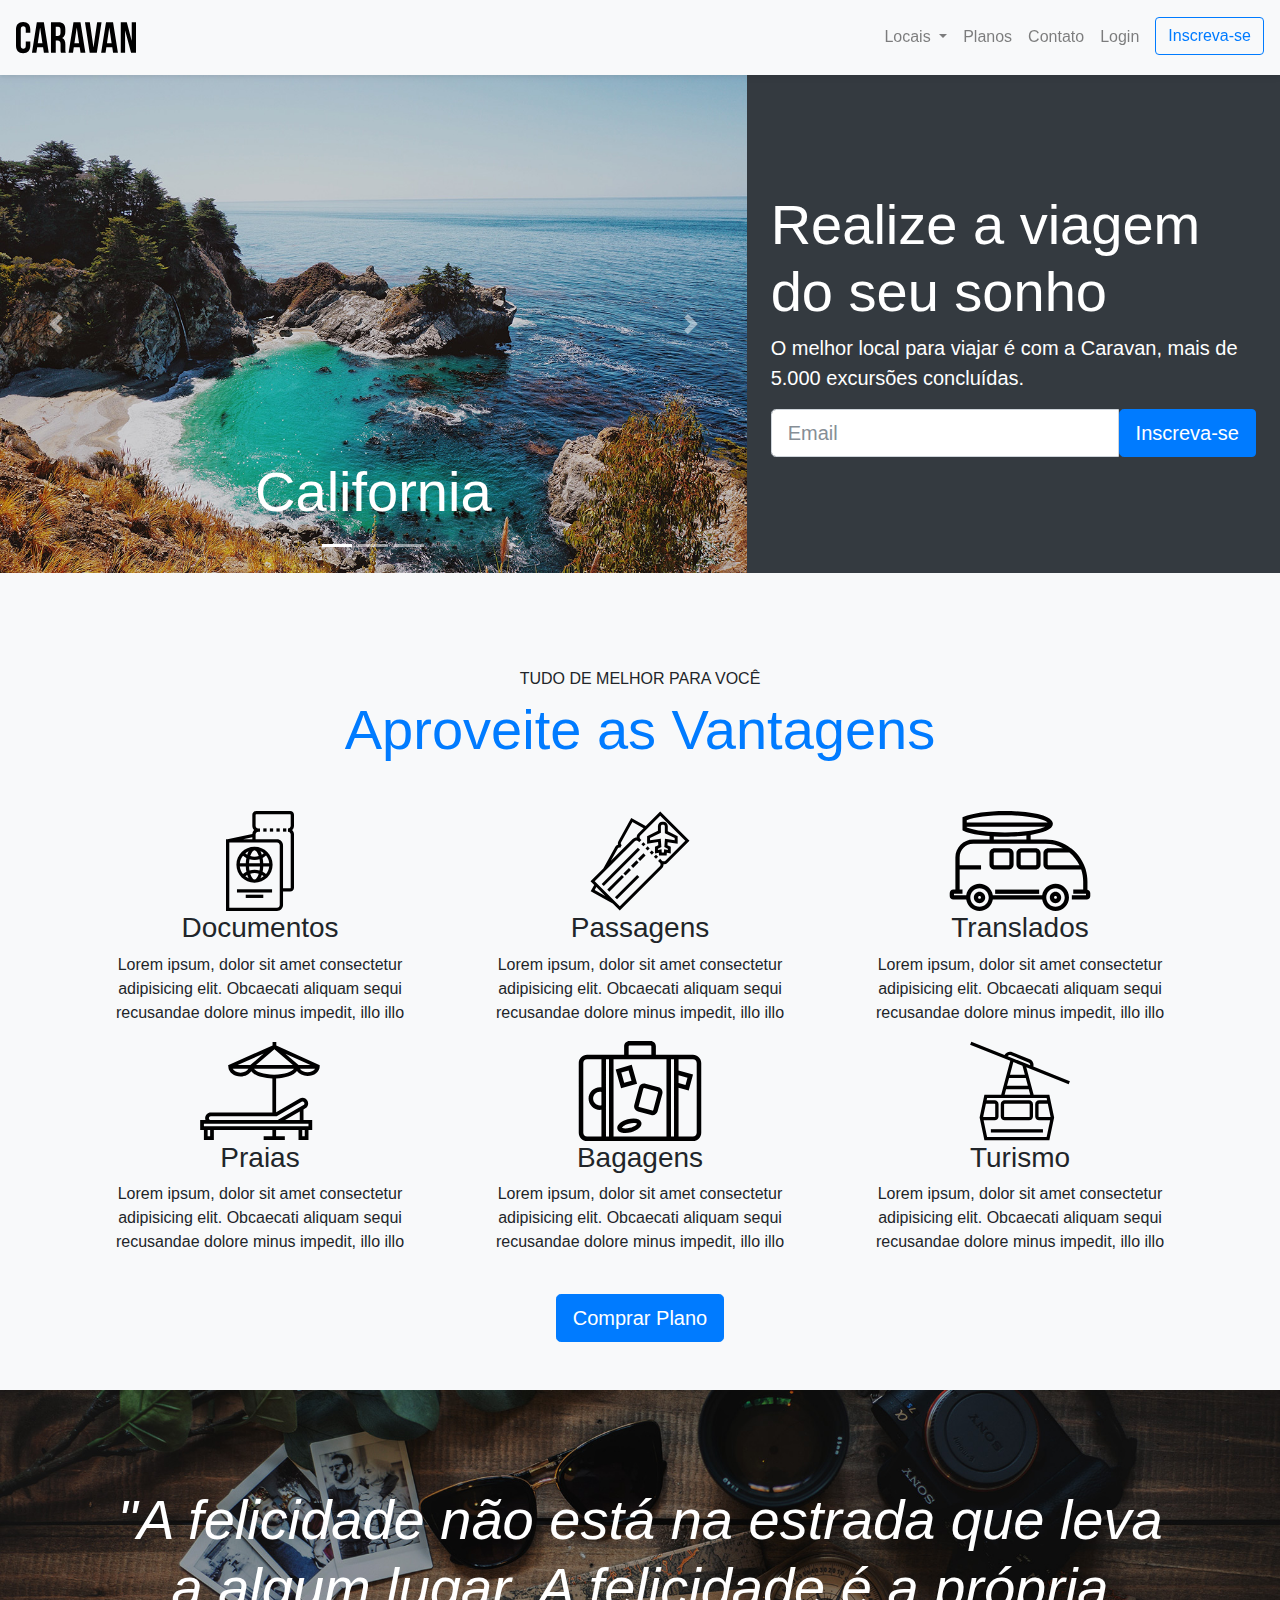
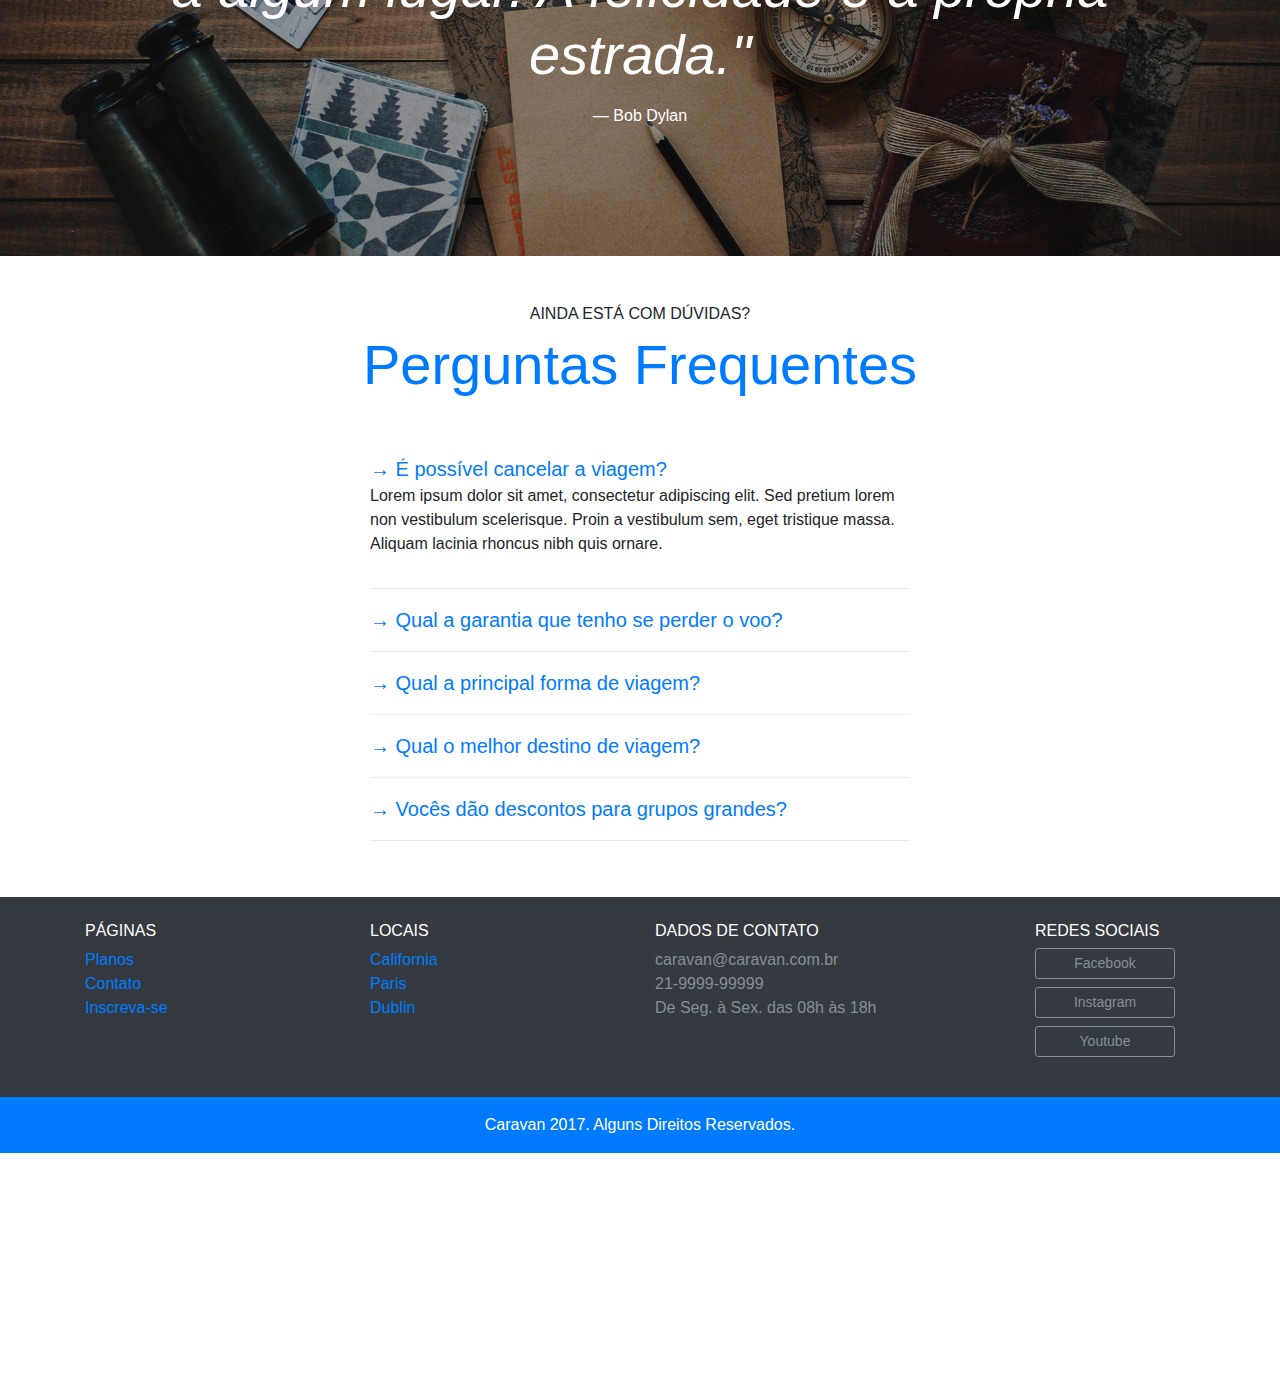
==== index.html @ 4ceb15f2 "create Caravan Project files" ====
<!DOCTYPE html>
<html lang="pt-BR">
<head>
  <meta charset="UTF-8">
  <meta http-equiv="X-UA-Compatible" content="IE=edge">
  <meta name="viewport" content="width=device-width, initial-scale=1.0">
  <link rel="stylesheet" href="css/bootstrap.css">
  <link rel="stylesheet" href="css/style.css">
  <title>Caravan</title>
</head>
  <body>
    <!-- modal -->
    <!-- id modalLogin tem que estar também no botão que será utilizado para abrir o modal -->
    <div class="modal fade" id="modalLogin" tabindex="-1" role="dialog" aria-labelledby="modalLoginTitulo" aria-hidden="true">
      <div class="modal-dialog" role="document">
        <div class="modal-content">
          <div class="modal-header">
            <h5 class="modal-title" id="modalLoginTitulo">Entre na Sua Conta</h5>
            <button type="button" class="close" data-dismiss="modal" aria-label="Close">
              <span aria-hidden="true">&times;</span>
            </button>
          </div>
          <div class="modal-body">           
            <!-- form modal -->
            <form>
              <div class="form-group">
                <label for="loginEmail">Email address</label>
                <input type="email" class="form-control" id="loginEmail" aria-describedby="emailHelp" >
                <!-- mensagem q aparece abaixo do campo de email, uma frase. -->
                <!-- <small id="emailHelp" class="form-text text-muted">We'll never share your email with anyone else.</small> --> 
              </div>
              <div class="form-group">
                <label for="loginSenha">Senha</label>
                <input type="password" class="form-control" id="loginSenha" >
              </div>
              
              <button type="submit" class="btn btn-primary">Entrar na Conta</button>
              <small class="form-text text-muted">Esqueceu a senha? <a href="http://">Clique aqui</a></small>
            </form>
            <!-- fim form modal -->
          </div>          
        </div>
      </div>
    </div>
    <!-- fecha modal -->
    
    <header>

      <nav class="navbar navbar-expand-md navbar-light bg-light fixed-top py-3 box-shadow">
        <a href="index.html" class="navbar-brand">
          <img src="img/caravan.svg" alt="Caravan">
        </a>
        
        <button class="navbar-toggler" type="button" data-toggle="collapse" data-target="#navbarSupportedContent" aria-controls="navbarSupportedContent" aria-expanded="false" aria-label="Abrir Navegação">
          <span class="navbar-toggler-icon"></span>
        </button>
        
        <div class="collapse navbar-collapse" id="navbarSupportedContent">
          <ul class="navbar-nav ml-auto">
            <li class="nav-item dropdown">

              <a class="nav-link dropdown-toggle" href="#" id="navbarDropdown" role="button" data-toggle="dropdown" aria-haspopup="true" aria-expanded="false">Locais                
              </a>
              <div class="dropdown-menu" aria-labelledby="navbarDropdown">
                <a class="dropdown-item" href="local.html">California</a>
                <a class="dropdown-item" href="local.html">Paris</a>                
                <a class="dropdown-item" href="local.html">Dublin</a>
              </div>
            </li>
            <li class="nav-item">
              <a class="nav-link" href="planos.html">Planos</a>
            </li>
            <li class="nav-item">
              <a class="nav-link" href="contato.html">Contato</a>
            </li>
            <li class="nav-item">
              <a class="nav-link" href="#" data-toggle="modal" data-target="#modalLogin" >Login</a>
            </li>
            <li class="nav-item">
              <a class="btn btn-outline-primary ml-md-2" href="inscricao.html">Inscreva-se</a>
            </li>
          </ul>
        </div>
      </nav>

    </header>  
   <!--carrossel e input-->
    <section class="container-fluid"> <!--seguro o slide e o form-->
      <div class="row bg-dark text-white">

        <div class="col-lg-7 p-0"> <!--tem q ter mesma classe para as divs devido ao responsivo, p-0 tira o padding q estava sobrando-->

          <div id="carrosselCidades" class="carousel slide" data-ride="carousel">
            <ol class="carousel-indicators">
              <li data-target="#carrosselCidades" data-slide-to="0" class="active"></li>
              <li data-target="#carrosselCidades" data-slide-to="1"></li>
              <li data-target="#carrosselCidades" data-slide-to="2"></li>
            </ol>
            <div class="carousel-inner">
              <div class="carousel-item active">
                <img class="d-block w-100" src="img/california.jpg" alt="California">
                <div class="carousel-caption">
                  <h3 class="display-4">California</h3>
                </div>
              </div>
              <div class="carousel-item">
                <img class="d-block w-100" src="img/paris.jpg" alt="Paris">
                <div class="carousel-caption">
                  <h3 class="display-4">Paris</h3>
                </div>
              </div>
              <div class="carousel-item">
                <img class="d-block w-100" src="img/dublin.jpg" alt="Dublin">
                <div class="carousel-caption">
                  <h3 class="display-4">Dublin</h3>
                </div>
              </div>
            </div>
            <a class="carousel-control-prev" href="#carrosselCidades" role="button" data-slide="prev">
              <span class="carousel-control-prev-icon" aria-hidden="true"></span>
              <span class="sr-only">Anterior</span>
            </a>
            <a class="carousel-control-next" href="#carrosselCidades" role="button" data-slide="next">
              <span class="carousel-control-next-icon" aria-hidden="true"></span>
              <span class="sr-only">Proximo</span>
            </a>
          </div>

        </div>

        <div class="col-lg-5 p-4 align-self-center" > <!--tem q ter mesma classe para as divs devido ao responsivo-->
          <h1 class="display-4">Realize a viagem do seu sonho</h1>
          <p class="lead">O melhor local para viajar é com a Caravan, mais de 5.000
            excursões concluídas.
          </p>
          <form action="">
            <div class="input-group input-group-lg">
              <input type="text" class="form-control" placeholder="Email"   aria-label="Email">
              <span class="input-group-append">
                <button class="btn btn-primary btn-lg rounded-right" type="button">Inscreva-se</button>
              </span>
            </div>
          </form>
        </div>
      </div>
    </section>
    <!--aproveite as vantagens-->
    <section class="py-5 bg-light">
      <div class="container text-center"> <!--este conteúdo que fica centralizado-->
        <div class="my-5">
          <span class="h6 d-block ">TUDO DE MELHOR PARA VOCÊ</span>
          <h2 class="display-4 text-primary">Aproveite as Vantagens</h2>
        </div>
        <div class="row">
          <div class="col-xl-4 col-md-6">
            <div class="d-flex justify-content-center" style="height: 100px;">
              <img src="img/icones/passaporte.svg" alt="Icone passaporte">
            </div>            
            <h3>Documentos</h3>
            <p>Lorem ipsum, dolor sit amet consectetur adipisicing elit. Obcaecati aliquam sequi recusandae dolore minus impedit,  illo illo</p>
          </div>
          <div class="col-xl-4 col-md-6">
            <div class="d-flex justify-content-center" style="height: 100px;">
              <img src="img/icones/passagens.svg" alt="Icone passagens">
            </div>
            <h3>Passagens</h3>
            <p>Lorem ipsum, dolor sit amet consectetur adipisicing elit. Obcaecati aliquam sequi recusandae dolore minus impedit,  illo illo</p>
          </div>
          <div class="col-xl-4 col-md-6">
            <div class="d-flex justify-content-center" style="height: 100px;">
              <img src="img/icones/translado.svg" alt="Icone translado">
            </div>
            <h3>Translados</h3>
            <p>Lorem ipsum, dolor sit amet consectetur adipisicing elit. Obcaecati aliquam sequi recusandae dolore minus impedit,  illo illo</p>
          </div>
          <div class="col-xl-4 col-md-6">
            <div class="d-flex justify-content-center" style="height: 100px;">
              <img src="img/icones/praias.svg" alt="Icone praias">
            </div>            
            <h3>Praias</h3>
            <p>Lorem ipsum, dolor sit amet consectetur adipisicing elit. Obcaecati aliquam sequi recusandae dolore minus impedit,  illo illo</p>
          </div>
          <div class="col-xl-4 col-md-6">
            <div class="d-flex justify-content-center" style="height: 100px;">
              <img src="img/icones/bagagens.svg" alt="Icone bagagens">
            </div>
            <h3>Bagagens</h3>
            <p>Lorem ipsum, dolor sit amet consectetur adipisicing elit. Obcaecati aliquam sequi recusandae dolore minus impedit,  illo illo</p>
          </div>
          <div class="col-xl-4 col-md-6">
            <div class="d-flex justify-content-center" style="height: 100px;">
              <img src="img/icones/turismo.svg" alt="Icone turismo">
            </div>
            <h3>Turismo</h3>
            <p>Lorem ipsum, dolor sit amet consectetur adipisicing elit. Obcaecati aliquam sequi recusandae dolore minus impedit,  illo illo</p>
          </div>
          
        </div>       
          <a href="planos.html" class="btn btn-primary btn-lg mt-4">Comprar Plano</a>
      </div>
    </section>

    <section id="home-quote" class="p-md-5">
      <blockquote class=" blockquote text-center text-white p-md-5 p-3">
        <p class="display-4">
          <em>"A felicidade não está na estrada que leva a algum lugar. A felicidade é a própria estrada."</em>
          <footer class="blockquote-footer text-white">Bob Dylan</footer>
        </p>
      </blockquote>      
    </section>

    <section class="container">
      <div class="my-5 text-center">
        <span class="h6 d-block ">AINDA ESTÁ COM DÚVIDAS?</span>
        <h2 class="display-4 text-primary">Perguntas Frequentes</h2>
      </div>
      <div class="row justify-content-center">
        <div class="col-md-6" id="perguntasFrequentes">
          <div class="pergunta py-2">
            <a class="lead" data-toggle="collapse" href="#pergunta1" aria-expanded="true" aria-controls="pergunta1">→ É possível cancelar a viagem?</a>
            <div id="pergunta1" class="collapse show" data-parent="#perguntasFrequentes" role="tabpanel">
              <p>Lorem ipsum dolor sit amet, consectetur adipiscing elit. Sed pretium lorem non vestibulum scelerisque. Proin a vestibulum sem, eget tristique massa. Aliquam lacinia rhoncus nibh quis ornare.</p>
            </div>
          </div>
          <div class="dropdown-divider"></div>
          <div class="pergunta py-2">
            <a class="lead" data-toggle="collapse" href="#pergunta2" aria-expanded="true" aria-controls="pergunta2">→ Qual a garantia que tenho se perder o voo?</a>
            <div id="pergunta2" class="collapse" data-parent="#perguntasFrequentes" role="tabpanel">
              <p>Lorem ipsum dolor sit amet, consectetur adipiscing elit. Sed pretium lorem non vestibulum scelerisque. Proin a vestibulum sem, eget tristique massa. Aliquam lacinia rhoncus nibh quis ornare.</p>
            </div>
          </div>
          <div class="dropdown-divider"></div>
          <div class="pergunta py-2">
            <a class="lead" data-toggle="collapse" href="#pergunta3" aria-expanded="true" aria-controls="pergunta3">→ Qual a principal forma de viagem?</a>
            <div id="pergunta3" class="collapse" data-parent="#perguntasFrequentes" role="tabpanel">
              <p>Lorem ipsum dolor sit amet, consectetur adipiscing elit. Sed pretium lorem non vestibulum scelerisque. Proin a vestibulum sem, eget tristique massa. Aliquam lacinia rhoncus nibh quis ornare.</p>
            </div>
          </div>
          <div class="dropdown-divider"></div>
          <div class="pergunta py-2">
            <a class="lead" data-toggle="collapse" href="#pergunta4" aria-expanded="true" aria-controls="pergunta4">→ Qual o melhor destino de viagem?</a>
            <div id="pergunta4" class="collapse" data-parent="#perguntasFrequentes" role="tabpanel">
              <p>Lorem ipsum dolor sit amet, consectetur adipiscing elit. Sed pretium lorem non vestibulum scelerisque. Proin a vestibulum sem, eget tristique massa. Aliquam lacinia rhoncus nibh quis ornare.</p>
            </div>
          </div>
          <div class="dropdown-divider"></div>
          <div class="pergunta py-2">
            <a class="lead" data-toggle="collapse" href="#pergunta5" aria-expanded="true" aria-controls="pergunta5">→ Vocês dão descontos para grupos grandes?</a>
            <div id="pergunta5" class="collapse" data-parent="#perguntasFrequentes" role="tabpanel">
              <p>Lorem ipsum dolor sit amet, consectetur adipiscing elit. Sed pretium lorem non vestibulum scelerisque. Proin a vestibulum sem, eget tristique massa. Aliquam lacinia rhoncus nibh quis ornare.</p>
            </div>
          </div>
          <div class="dropdown-divider"></div>
        </div>
      </div>
    </section>

    <footer class="bg-dark text-white mt-5">
      <div class="container py-4">
        <div class="row">
          <div class="col-md-3 col-6">
            <h4 class="h6">PÁGINAS</h4>
            <ul class="list-unstyled" >
              <li><a href="planos.html">Planos</a></li>
              <li><a href="contato.html">Contato</a></li>
              <li><a href="inscricao.html">Inscreva-se</a></li>              
            </ul>
          </div>
          <div class="col-md-3 col-6">
            <h4 class="h6">LOCAIS</h4>
            <ul class="list-unstyled" >
              <li><a href="local.html">California</a></li>
              <li><a href="local.html">Paris</a></li>
              <li><a href="local.html">Dublin</a></li>              
            </ul>
          </div>
          <div class="col-md-4">
            <h4 class="h6">DADOS DE CONTATO</h4>
            <ul class="list-unstyled text-secondary">
              <li>caravan@caravan.com.br</li>
              <li>21-9999-99999</li>
              <li>De Seg. à Sex. das 08h às 18h</li>
            </ul>
          </div>
          <div class="col-md-2">
            <h4 class="h6">REDES SOCIAIS</h4>
            <ul class="list-unstyled">
              <li><a style="max-width: 140px"  href="#" class="btn btn-outline-secondary btn-sm mb-2 btn-block">Facebook</a></li>
              <li><a style="max-width: 140px"  href="#" class="btn btn-outline-secondary btn-sm  mb-2 btn-block">Instagram</a></li>
              <li><a style="max-width: 140px" href="#" class="btn btn-outline-secondary btn-sm  mb-2 btn-block">Youtube</a></li>
            </ul>
          </div>
        </div>
      </div>
      <div class="bg-primary text-center py-3">
        <p class="mb-0">Caravan 2017. Alguns Direitos Reservados.</p>
      </div>
    </footer>
    
    <script type="text/javascript" src="js/jquery-3.2.1.slim.min.js"></script>
    <script type="text/javascript" src="js/popper.min.js"></script>
    <script type="text/javascript" src="js/bootstrap.js"></script>
  </body>
</html>
---- css/style.css ----
body{
    height: 3000px;
    padding-top: 75px;
}

.box-shadow{
    box-shadow: 0 2px 4px 0 rgba( 0,0,0,.05),
                0 2px 8px 0 rgba( 0,0,0,.05);
}

#home-quote{
    background: url('../img/bg-quote.jpg') center center;
    background-size: cover;
}

@media (max-width: 767px){ /*media 1px a menos do que a do media query*/
    #home-quote .display-4{ /*aplica a classe display-4 q esta dentro do ID home-quote*/
        font-size: 2.5rem;
    }

    /*tirar menu fixo no mobile*/ 
    body{
        padding: 0px;
    }
    .fixed-top{
        position: relative;
    }
}

.lista-plano li + li { /*seleciona todo li que vem após de outro li*/
    border-top: 1px solid rgba(0,0,0,.2);
}

.lista-plano li{
    padding: 1rem;    
}
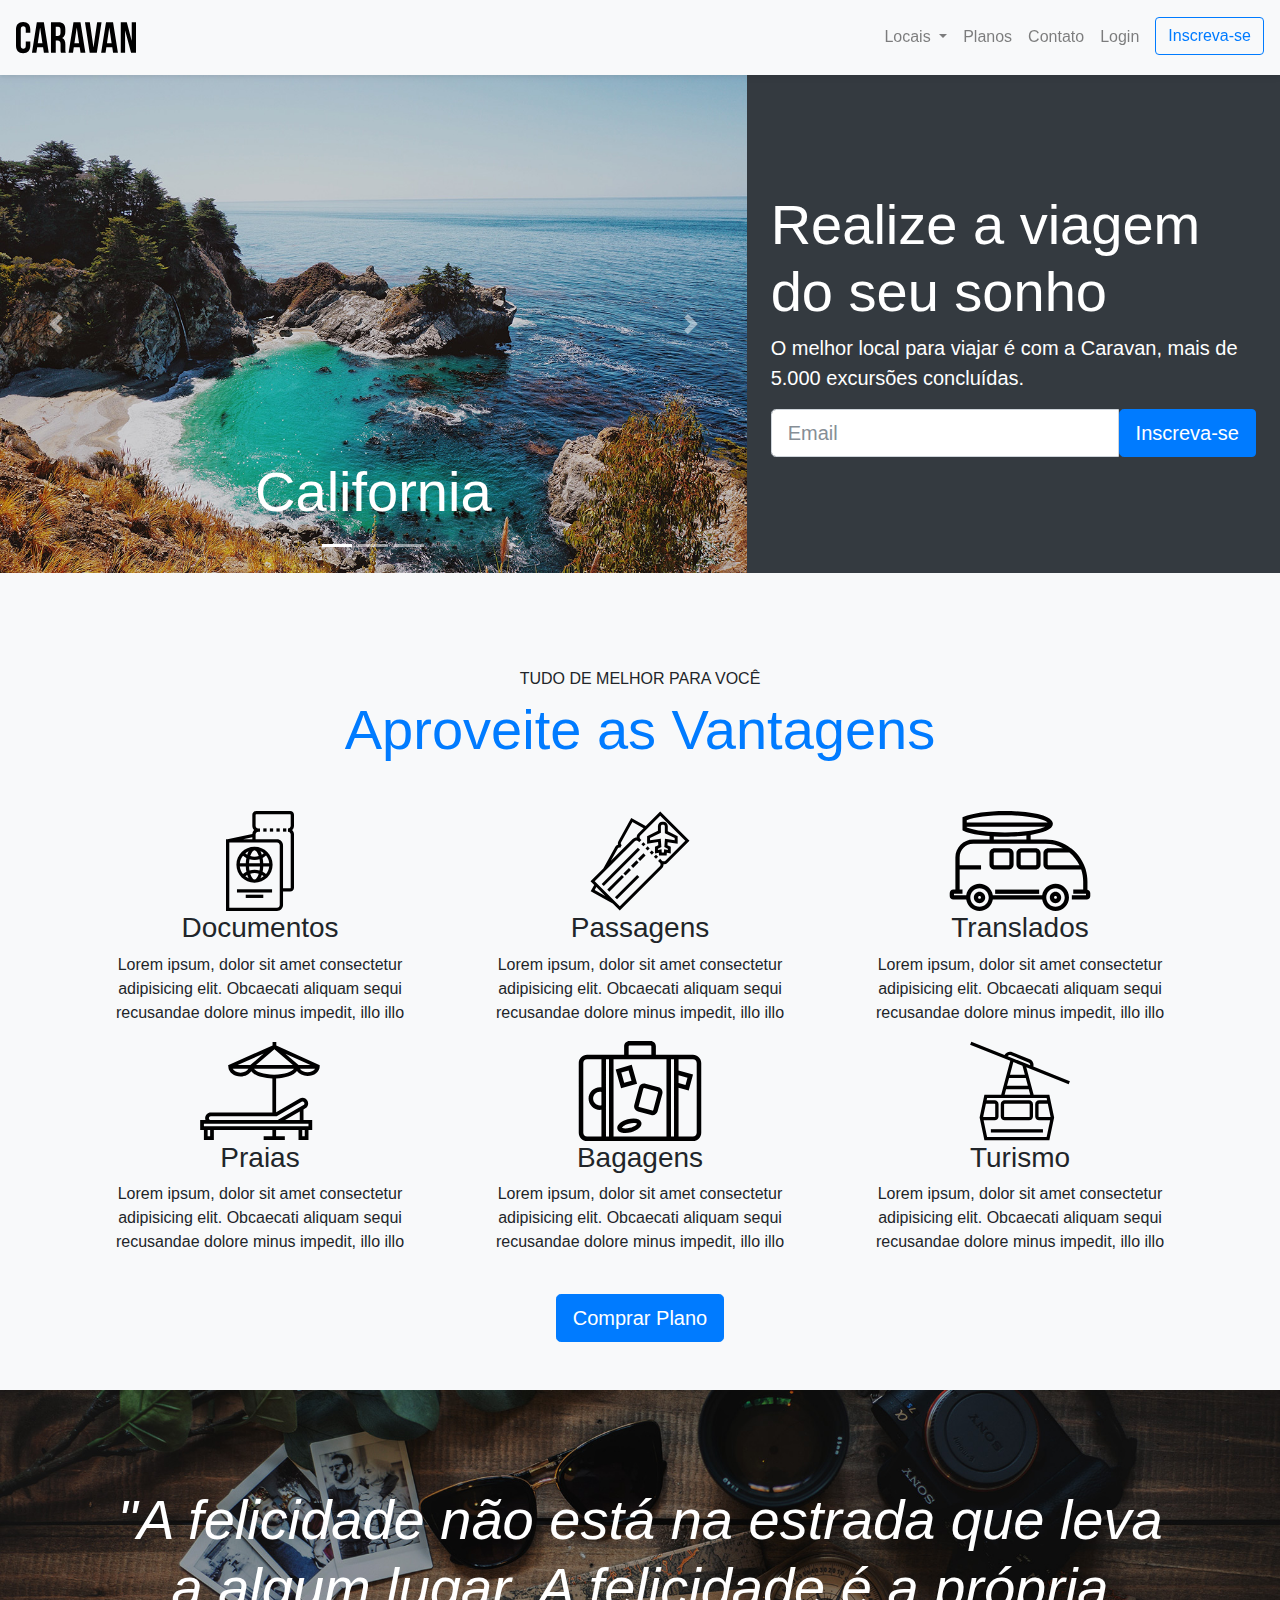
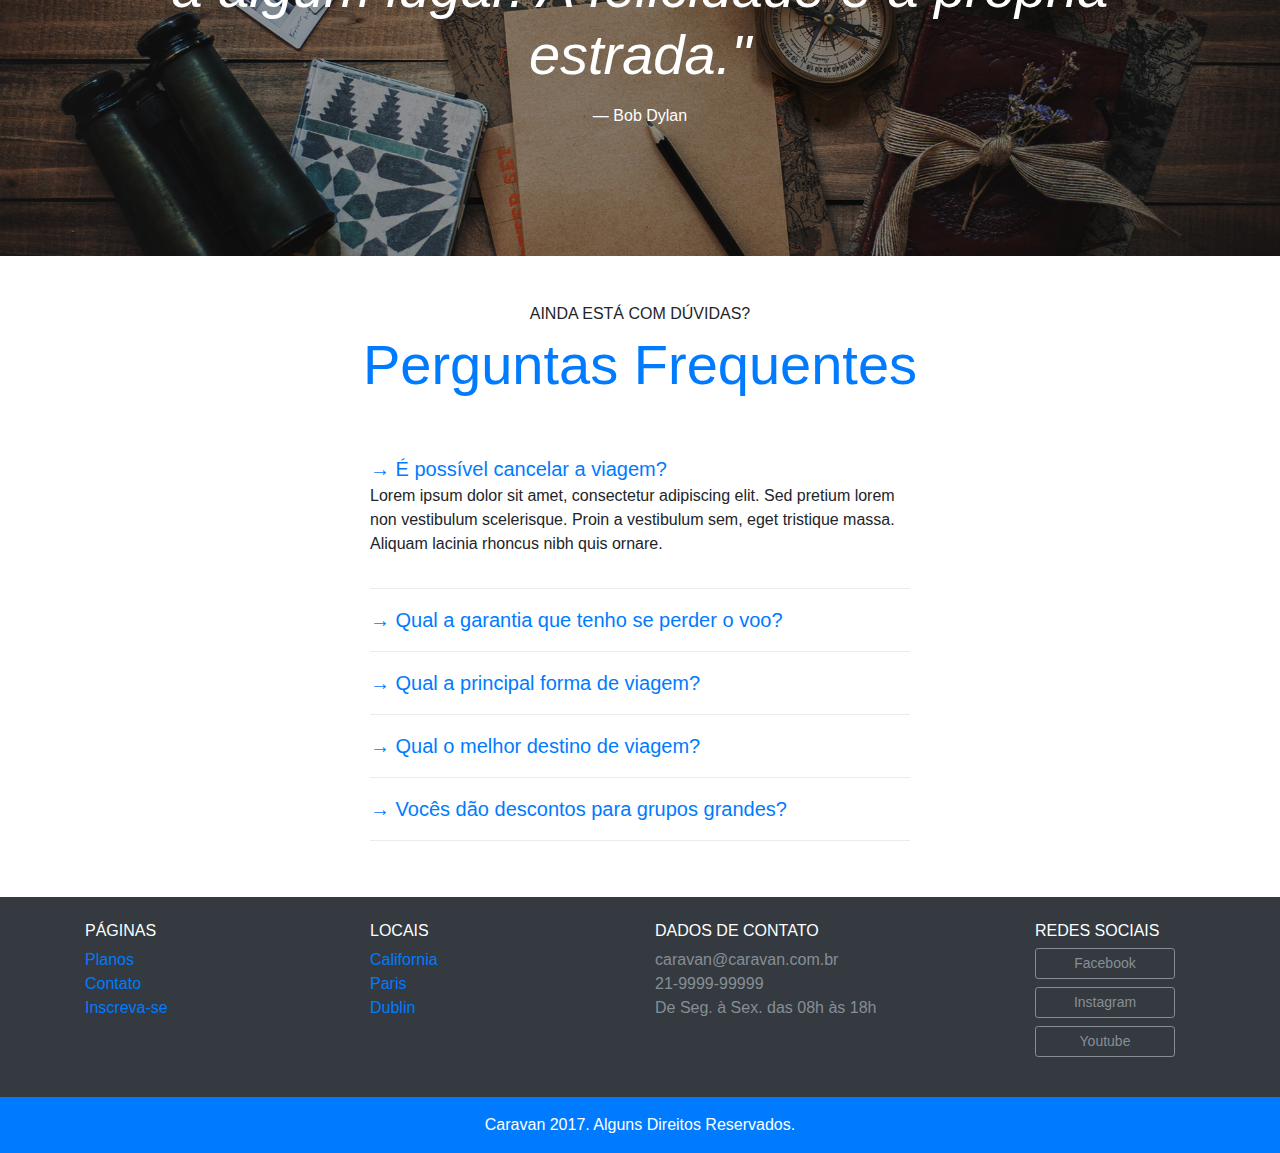
==== commit 0d583a05: "project finish" ====
--- a/index.html
+++ b/index.html
@@ -297,8 +297,11 @@
       </div>
     </footer>
     
+
+    <script type="text/javascript" src="app.js"></script>
     <script type="text/javascript" src="js/jquery-3.2.1.slim.min.js"></script>
     <script type="text/javascript" src="js/popper.min.js"></script>
     <script type="text/javascript" src="js/bootstrap.js"></script>
+    
   </body>
 </html>--- a/css/style.css
+++ b/css/style.css
@@ -1,5 +1,4 @@
-body{
-    height: 3000px;
+body{    
     padding-top: 75px;
 }
 
